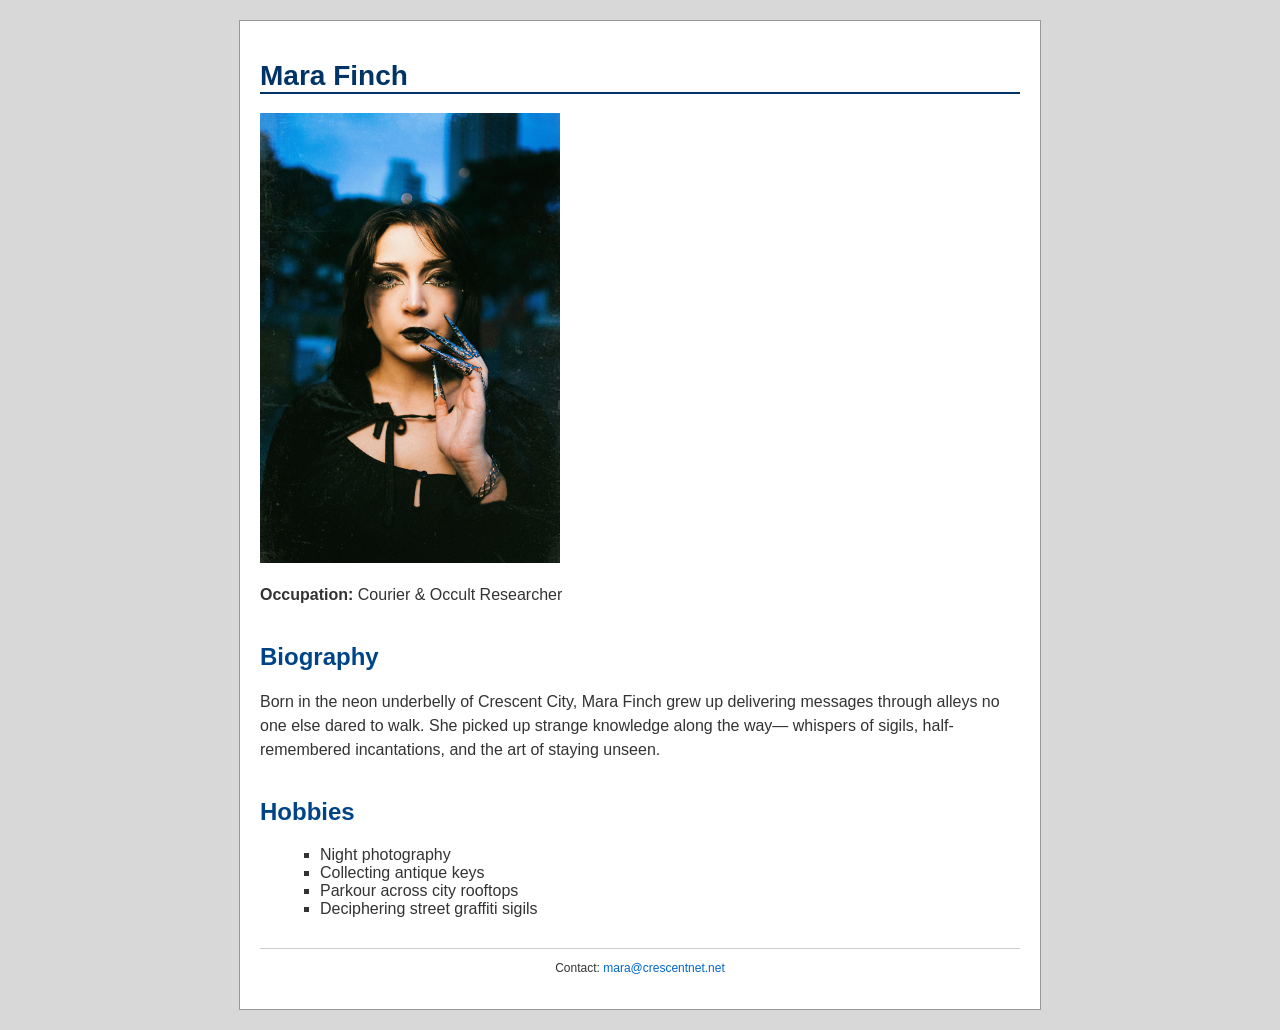
==== index.html @ fafcb0be "Initial commit" ====
<!DOCTYPE html>
<html lang="en">
<head>
  <meta charset="UTF-8">
  <title>Mara Finch – Urban Explorer</title>
  <link rel="stylesheet" href="style.css">
</head>
<body>
  <div id="container">
    <h1>Mara Finch</h1>
    <img src="pexels-loby-yas-971120-18967580.jpg" alt="Portrait of Mara Finch" width="300">
    <p><strong>Occupation:</strong> Courier & Occult Researcher</p>

    <h2>Biography</h2>
    <p>
      Born in the neon underbelly of Crescent City, Mara Finch grew up delivering messages through
      alleys no one else dared to walk. She picked up strange knowledge along the way—
      whispers of sigils, half-remembered incantations, and the art of staying unseen.
    </p>

    <h2>Hobbies</h2>
    <ul>
      <li>Night photography</li>
      <li>Collecting antique keys</li>
      <li>Parkour across city rooftops</li>
      <li>Deciphering street graffiti sigils</li>
    </ul>

    <p class="footer">Contact: <a href="mailto:mara@crescentnet.net">mara@crescentnet.net</a></p>
  </div>
</body>
</html>
---- style.css ----
body {
  background-color: #d8d8d8;
  font-family: "Verdana", sans-serif;
  color: #333;
  margin: 0;
  padding: 0;
}

#container {
  width: 760px;
  margin: 20px auto;
  background-color: #fff;
  border: 1px solid #999;
  padding: 20px;
}

h1 {
  font-size: 28px;
  color: #003366;
  border-bottom: 2px solid #003366;
}

h2 {
  color: #004488;
  margin-top: 1.5em;
}

p {
  line-height: 1.5;
}

ul {
  list-style-type: square;
  margin-left: 20px;
}

.footer {
  margin-top: 30px;
  font-size: 12px;
  text-align: center;
  border-top: 1px solid #ccc;
  padding-top: 10px;
}

a {
  color: #0066cc;
  text-decoration: none;
}

a:hover {
  text-decoration: underline;
}
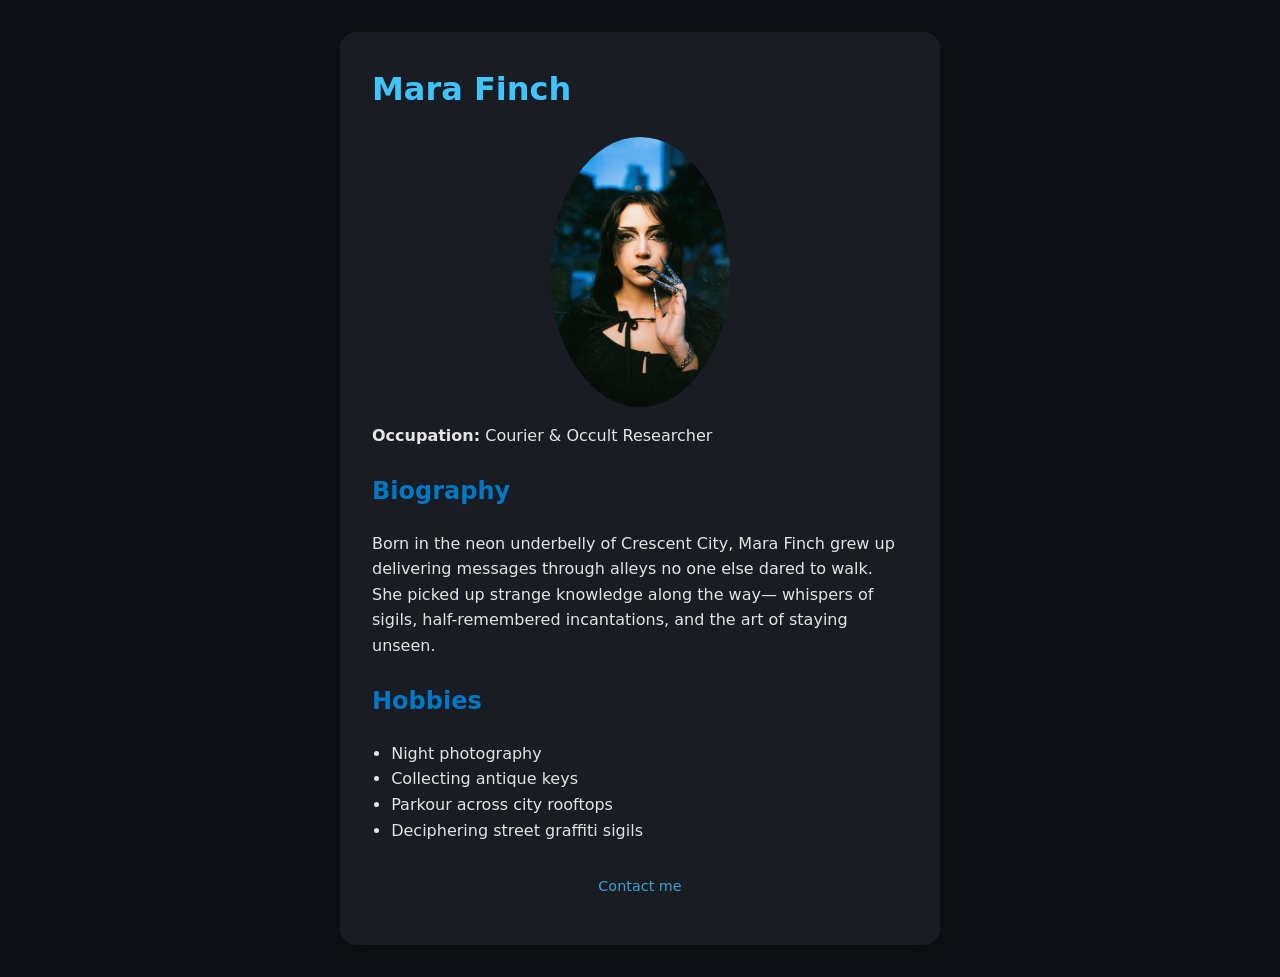
==== commit 31c295ef: "Add contact form" ====
--- a/index.html
+++ b/index.html
@@ -26,7 +26,7 @@
       <li>Deciphering street graffiti sigils</li>
     </ul>
 
-    <p class="footer">Contact: <a href="mailto:mara@crescentnet.net">mara@crescentnet.net</a></p>
+    <p class="footer"><a href="contact.html">Contact me</a></p>
   </div>
 </body>
 </html>
--- a/style.css
+++ b/style.css
@@ -1,49 +1,71 @@
+:root {
+  --bg: #0f1116;
+  --fg: #e4e4e4;
+  --accent: #40c4ff;
+  --accent-dark: #0077c2;
+  --card-bg: #1a1c23;
+  --input-bg: #22252f;
+  --input-border: #3a3f4a;
+}
+
+* {
+  box-sizing: border-box;
+}
+
 body {
-  background-color: #d8d8d8;
-  font-family: "Verdana", sans-serif;
-  color: #333;
+  background: var(--bg);
+  color: var(--fg);
+  font-family: system-ui, sans-serif;
   margin: 0;
   padding: 0;
+  line-height: 1.6;
+  display: flex;
+  justify-content: center;
+  align-items: flex-start;
+  min-height: 100vh;
 }
 
 #container {
-  width: 760px;
-  margin: 20px auto;
-  background-color: #fff;
-  border: 1px solid #999;
-  padding: 20px;
+  background: var(--card-bg);
+  max-width: 600px;
+  margin: 2rem;
+  padding: 2rem;
+  border-radius: 1rem;
+  box-shadow: 0 4px 20px rgba(0,0,0,0.3);
 }
 
 h1 {
-  font-size: 28px;
-  color: #003366;
-  border-bottom: 2px solid #003366;
+  color: var(--accent);
+  margin-top: 0;
+  font-size: 2rem;
 }
 
 h2 {
-  color: #004488;
-  margin-top: 1.5em;
+  margin-top: 1.5rem;
+  color: var(--accent-dark);
 }
 
-p {
-  line-height: 1.5;
+img {
+  width: 100%;
+  max-width: 180px;
+  border-radius: 50%;
+  display: block;
+  margin: 1rem auto;
 }
 
 ul {
-  list-style-type: square;
-  margin-left: 20px;
+  padding-left: 1.2rem;
 }
 
 .footer {
-  margin-top: 30px;
-  font-size: 12px;
+  margin-top: 2rem;
+  font-size: 0.9rem;
   text-align: center;
-  border-top: 1px solid #ccc;
-  padding-top: 10px;
+  opacity: 0.8;
 }
 
 a {
-  color: #0066cc;
+  color: var(--accent);
   text-decoration: none;
 }
 
@@ -51,3 +73,57 @@
   text-decoration: underline;
 }
 
+/* --- Contact Form --- */
+
+form {
+  margin-top: 1.5rem;
+  display: flex;
+  flex-direction: column;
+  gap: 1rem;
+}
+
+label {
+  font-weight: 500;
+}
+
+input, textarea {
+  background: var(--input-bg);
+  color: var(--fg);
+  border: 1px solid var(--input-border);
+  border-radius: 6px;
+  padding: 0.5rem;
+  font-size: 1rem;
+  width: 100%;
+}
+
+input:focus, textarea:focus {
+  border-color: var(--accent);
+  outline: none;
+}
+
+button {
+  align-self: flex-start;
+  background: var(--accent);
+  color: #000;
+  border: none;
+  border-radius: 6px;
+  padding: 0.6rem 1rem;
+  cursor: pointer;
+  font-weight: 600;
+}
+
+button:hover {
+  background: var(--accent-dark);
+}
+
+@media (max-width: 600px) {
+  #container {
+    margin: 1rem;
+    padding: 1.5rem;
+  }
+
+  h1 {
+    font-size: 1.6rem;
+  }
+}
+
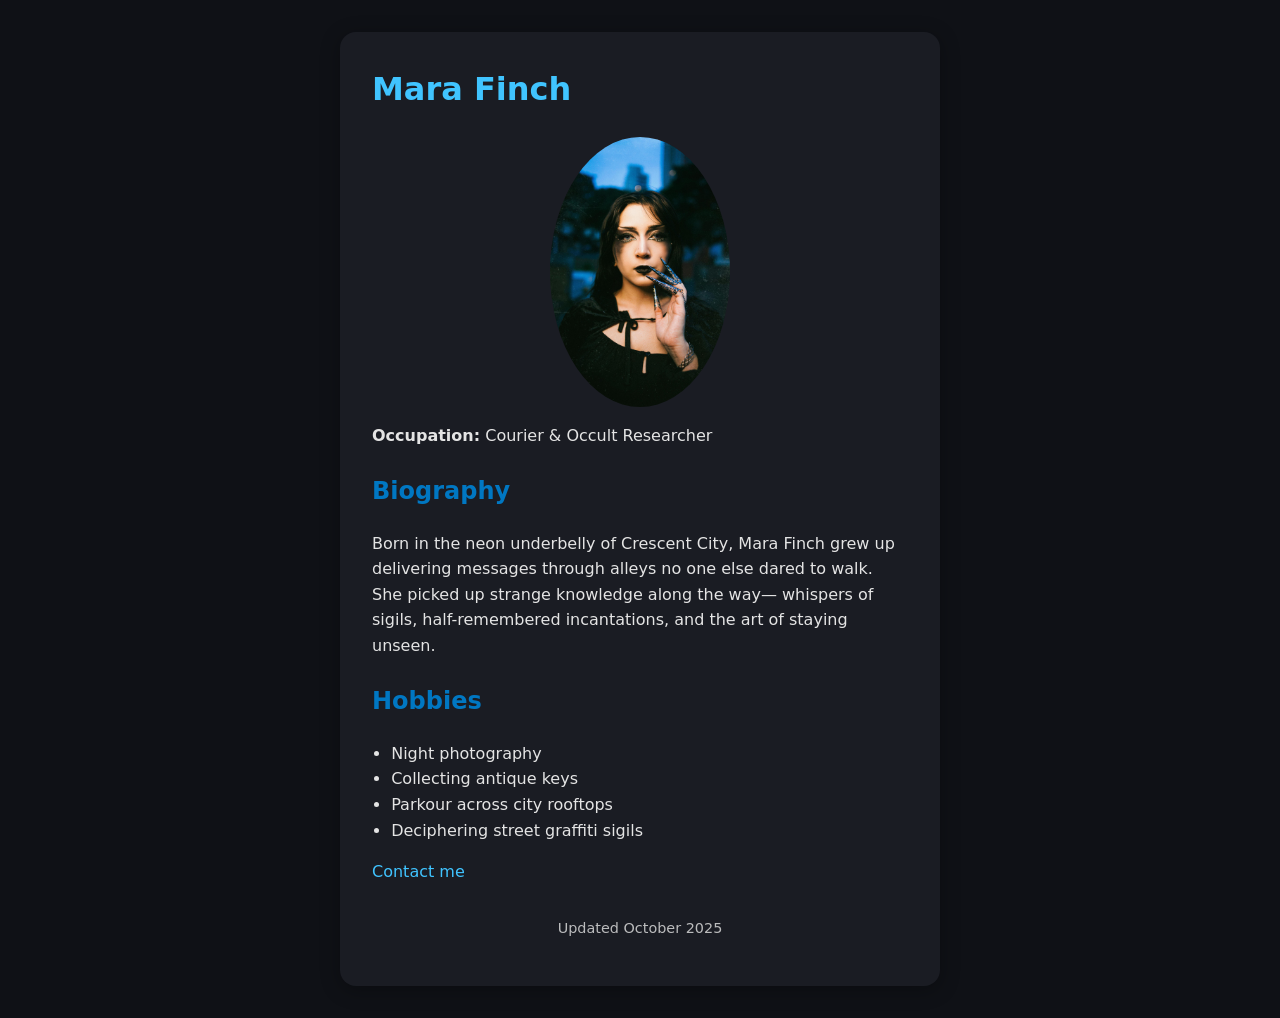
==== commit bd8418e6: "Improve Footer" ====
--- a/index.html
+++ b/index.html
@@ -26,7 +26,8 @@
       <li>Deciphering street graffiti sigils</li>
     </ul>
 
-    <p class="footer"><a href="contact.html">Contact me</a></p>
+    <nav><a href="contact.html">Contact me</a></nav>
+	<p class="footer">Updated October 2025</p>
   </div>
 </body>
 </html>
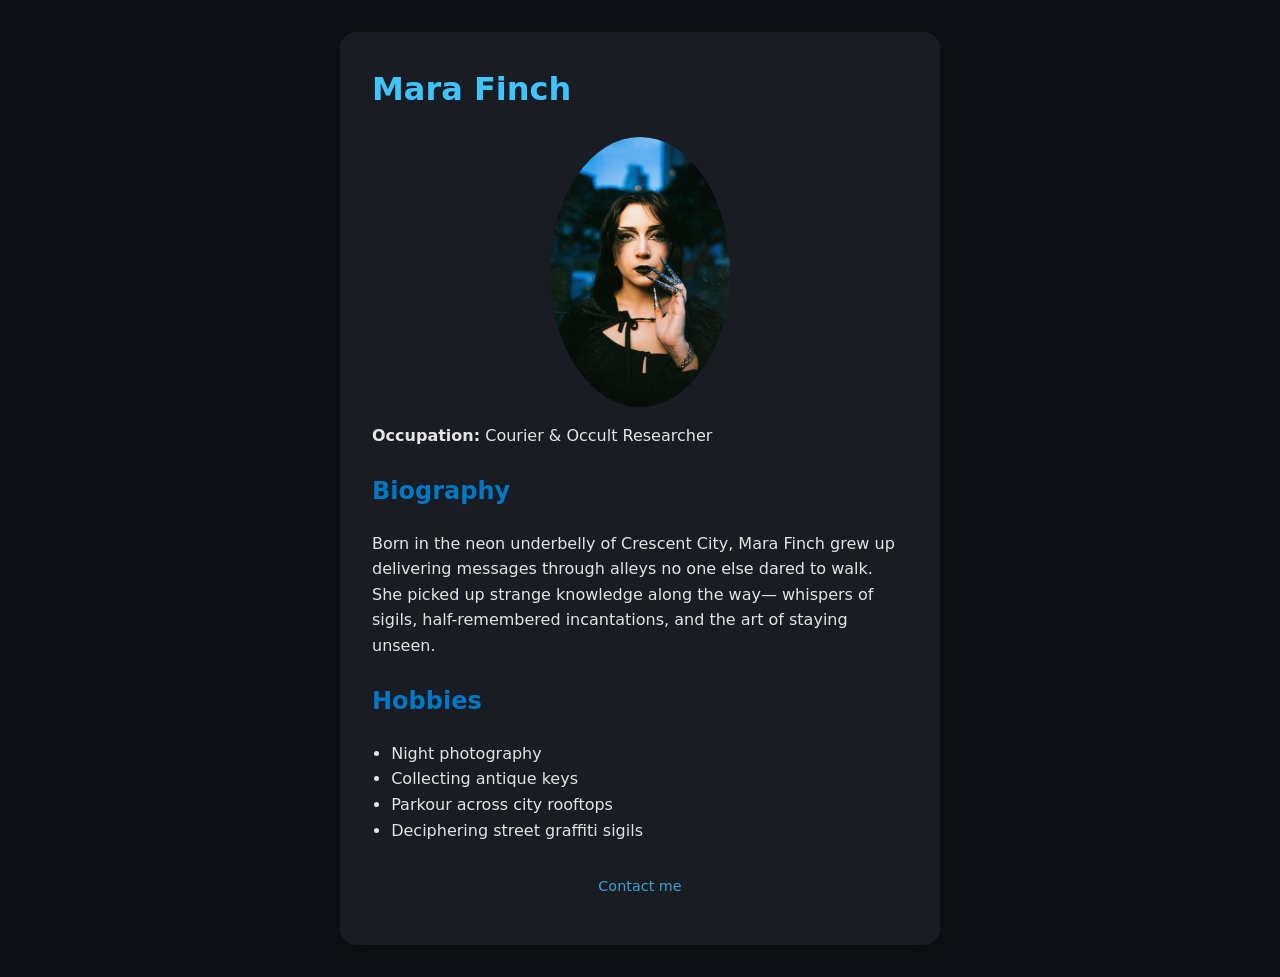
==== commit dca4aa8c: "Merge 593f6b9261e68d6a4f8a75e0f8b8a8499d1251ea into c8c483604b2c5270ca0bb6e12c782ef3008f760b" ====
--- a/index.html
+++ b/index.html
@@ -26,8 +26,7 @@
       <li>Deciphering street graffiti sigils</li>
     </ul>
 
-    <nav><a href="contact.html">Contact me</a></nav>
-	<p class="footer">Updated October 2025</p>
+    <p class="footer"><a href="contact.html">Contact me</a></p>
   </div>
 </body>
 </html>
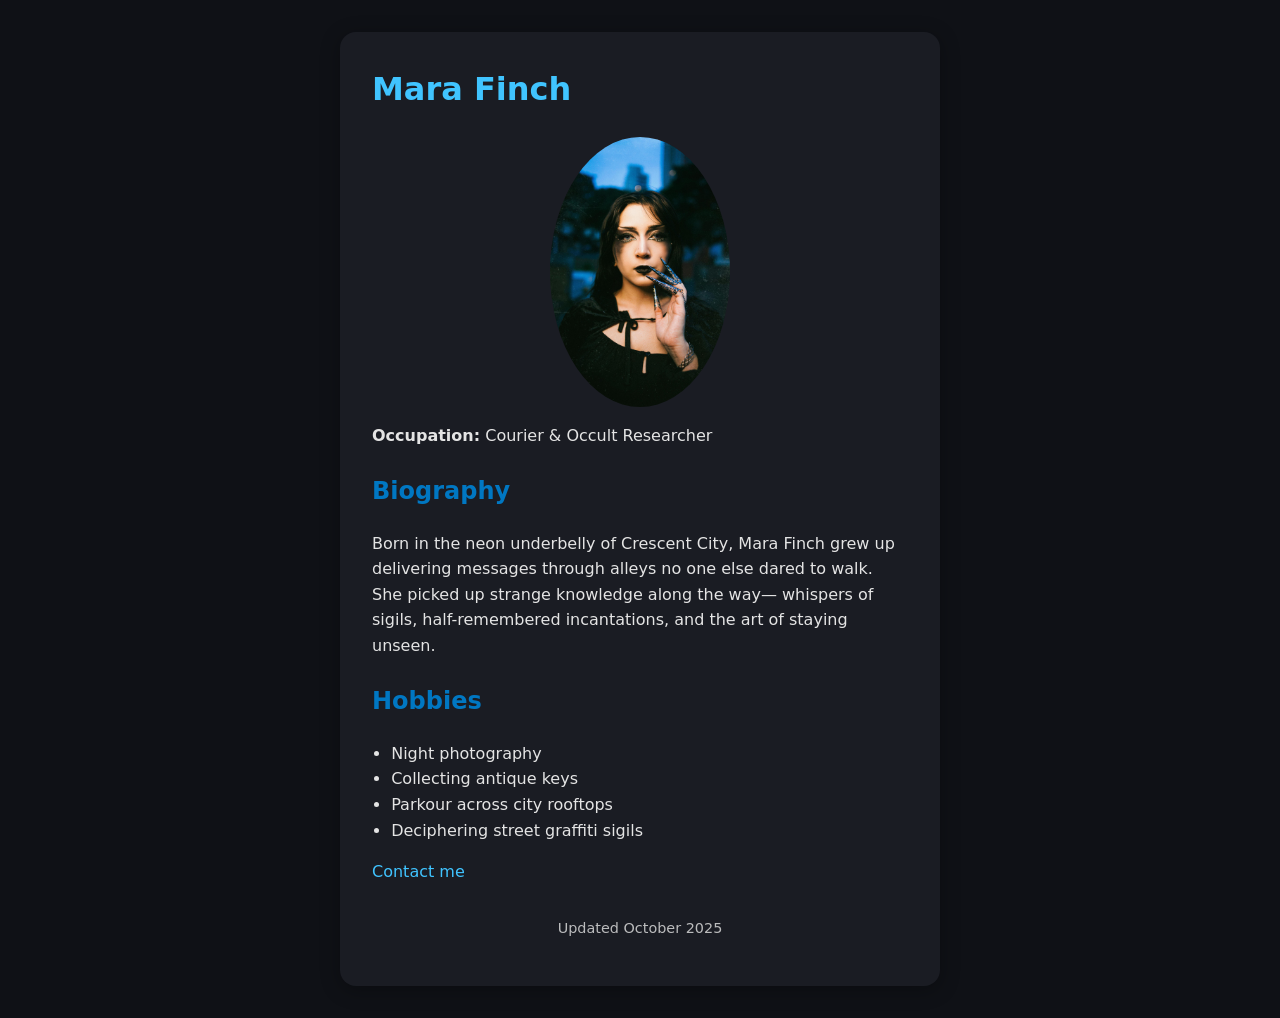
==== commit 01c4a298: "Merge bd8418e6490f915fe73242b7a703096cadb5e09d into 593f6b9261e68d6a4f8a75e0f8b8a8499d1251ea" ====
--- a/index.html
+++ b/index.html
@@ -26,7 +26,8 @@
       <li>Deciphering street graffiti sigils</li>
     </ul>
 
-    <p class="footer"><a href="contact.html">Contact me</a></p>
+    <nav><a href="contact.html">Contact me</a></nav>
+	<p class="footer">Updated October 2025</p>
   </div>
 </body>
 </html>
--- a/style.css
+++ b/style.css
@@ -4,8 +4,6 @@
   --accent: #40c4ff;
   --accent-dark: #0077c2;
   --card-bg: #1a1c23;
-  --input-bg: #22252f;
-  --input-border: #3a3f4a;
 }
 
 * {
@@ -73,49 +71,6 @@
   text-decoration: underline;
 }
 
-/* --- Contact Form --- */
-
-form {
-  margin-top: 1.5rem;
-  display: flex;
-  flex-direction: column;
-  gap: 1rem;
-}
-
-label {
-  font-weight: 500;
-}
-
-input, textarea {
-  background: var(--input-bg);
-  color: var(--fg);
-  border: 1px solid var(--input-border);
-  border-radius: 6px;
-  padding: 0.5rem;
-  font-size: 1rem;
-  width: 100%;
-}
-
-input:focus, textarea:focus {
-  border-color: var(--accent);
-  outline: none;
-}
-
-button {
-  align-self: flex-start;
-  background: var(--accent);
-  color: #000;
-  border: none;
-  border-radius: 6px;
-  padding: 0.6rem 1rem;
-  cursor: pointer;
-  font-weight: 600;
-}
-
-button:hover {
-  background: var(--accent-dark);
-}
-
 @media (max-width: 600px) {
   #container {
     margin: 1rem;
